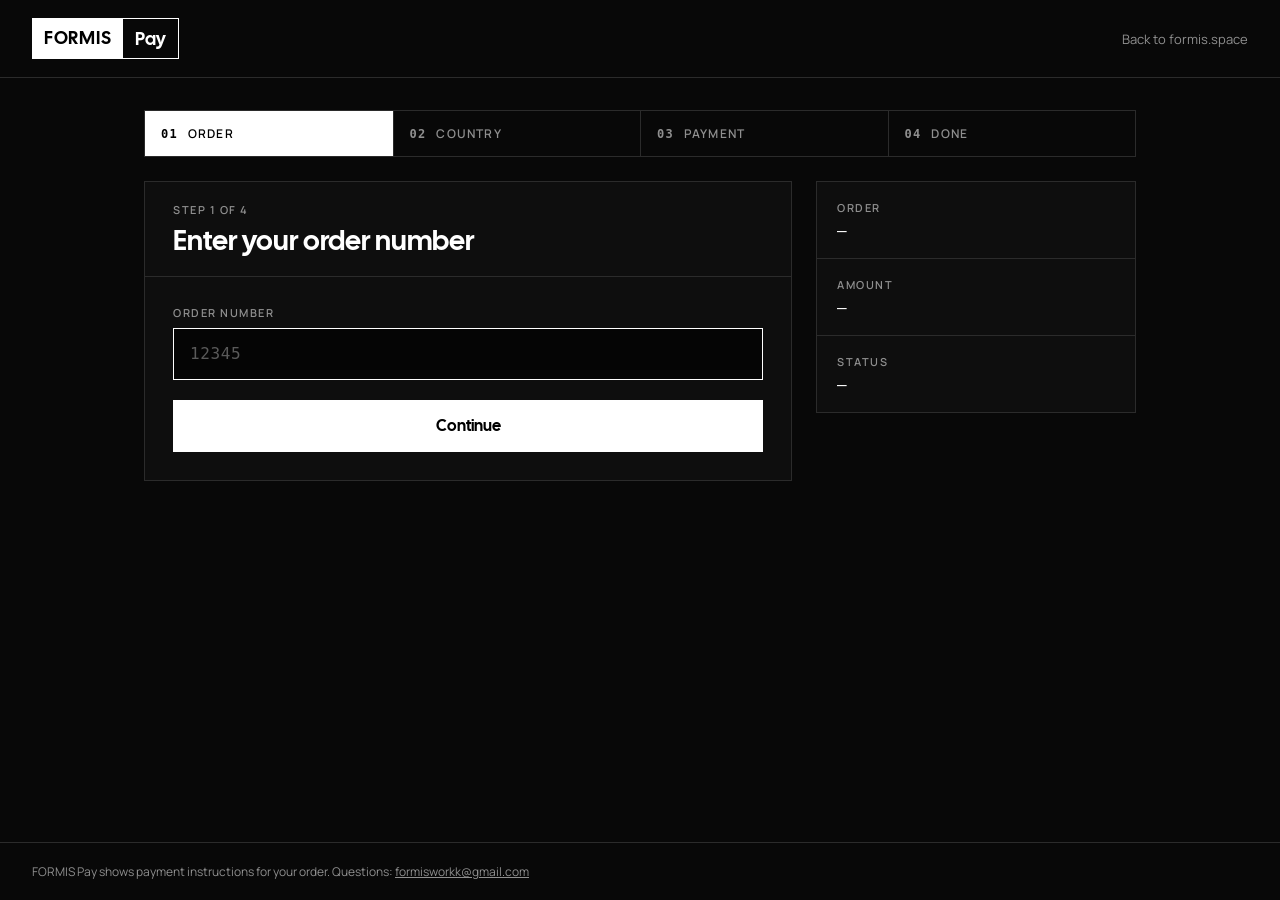
==== pay/index.html @ 59d5aebd "Add files via upload" ====
<!DOCTYPE html>
<html lang="en">
<head>
  <meta charset="UTF-8">
  <meta name="viewport" content="width=device-width, initial-scale=1">
  <meta name="robots" content="noindex">
  <meta name="theme-color" content="#080808">
  <title>FORMIS Pay</title>
  <link rel="icon" href="/favicon.png" type="image/png">
  <link rel="preconnect" href="https://fonts.googleapis.com">
  <link rel="preconnect" href="https://fonts.gstatic.com" crossorigin>
  <link href="https://fonts.googleapis.com/css2?family=Cal+Sans&family=Manrope:wght@400;500;600&display=swap" rel="stylesheet">
  <link rel="stylesheet" href="/pay/pay.css">
</head>
<body>
  <header class="top">
    <a class="brand" href="/pay/" aria-label="FORMIS Pay">
      <span class="brand__mark">FORMIS</span>
      <span class="brand__name">Pay</span>
    </a>
    <a class="top__back" href="/">Back to formis.space</a>
  </header>

  <main class="shell">
    <ol class="steps" id="steps" aria-label="Progress">
      <li><span>01</span>Order</li>
      <li><span>02</span>Country</li>
      <li><span>03</span>Payment</li>
      <li><span>04</span>Done</li>
    </ol>

    <div class="layout">
      <section class="panel" id="panel" aria-live="polite"></section>
      <aside class="summary" id="summary" aria-label="Order summary"></aside>
    </div>
  </main>

  <footer class="foot">
    <span>FORMIS Pay shows payment instructions for your order. Questions: <a href="mailto:formisworkk@gmail.com">formisworkk@gmail.com</a></span>
  </footer>

  <script src="/pay/pay.js"></script>
</body>
</html>
---- pay/pay.css ----
:root {
  --bg: #080808;
  --panel: #0e0e0e;
  --field: #050505;
  --line: #2b2b2b;
  --line-strong: #4d4d4d;
  --text: #ffffff;
  --muted: #8f8f8f;
  --ok: #6fdc8c;
  --warn: #f0b35a;
  --error: #ff8f8f;
  --display: "Cal Sans", "Manrope", system-ui, sans-serif;
  --body: "Manrope", system-ui, sans-serif;
  --mono: ui-monospace, "SF Mono", Menlo, Consolas, monospace;
}

*,
*::before,
*::after {
  box-sizing: border-box;
  margin: 0;
  border-radius: 0;
}

body {
  display: flex;
  flex-direction: column;
  min-height: 100vh;
  min-height: 100dvh;
  background: var(--bg);
  color: var(--text);
  font-family: var(--body);
  -webkit-font-smoothing: antialiased;
}

a {
  color: inherit;
}

button,
input {
  font: inherit;
  color: inherit;
}

button {
  cursor: pointer;
}

:focus-visible {
  outline: 2px solid var(--text);
  outline-offset: 2px;
}

.top {
  display: flex;
  align-items: center;
  justify-content: space-between;
  gap: 16px;
  padding: 18px 32px;
  border-bottom: 1px solid var(--line);
}

.brand {
  display: flex;
  align-items: stretch;
  text-decoration: none;
}

.brand__mark {
  padding: 8px 12px;
  background: var(--text);
  color: #000;
  font-family: var(--display);
  font-size: 18px;
  letter-spacing: 0.04em;
}

.brand__name {
  padding: 8px 12px;
  border: 1px solid var(--text);
  border-left: 0;
  font-family: var(--display);
  font-size: 18px;
}

.top__back {
  font-size: 13px;
  color: var(--muted);
  text-decoration: none;
  transition: color 0.2s;
}

.top__back:hover {
  color: var(--text);
}

.shell {
  flex: 1;
  width: 100%;
  max-width: 1040px;
  margin: 0 auto;
  padding: 32px 24px 48px;
}

.steps {
  display: grid;
  grid-template-columns: repeat(4, 1fr);
  margin-bottom: 24px;
  border: 1px solid var(--line);
  list-style: none;
  padding: 0;
}

.steps li {
  display: flex;
  align-items: center;
  gap: 10px;
  padding: 14px 16px;
  font-size: 12px;
  font-weight: 600;
  letter-spacing: 0.1em;
  text-transform: uppercase;
  color: var(--muted);
}

.steps li + li {
  border-left: 1px solid var(--line);
}

.steps li span {
  font-family: var(--mono);
  font-size: 12px;
}

.steps li.is-done {
  color: var(--text);
}

.steps li.is-active {
  background: var(--text);
  color: #000;
}

.layout {
  display: grid;
  grid-template-columns: 1fr 320px;
  gap: 24px;
  align-items: start;
}

.panel,
.summary {
  border: 1px solid var(--line);
  background: var(--panel);
}

.panel__head {
  padding: 20px 28px;
  border-bottom: 1px solid var(--line);
}

.label {
  font-size: 11px;
  font-weight: 600;
  letter-spacing: 0.14em;
  text-transform: uppercase;
  color: var(--muted);
}

.panel__title {
  margin-top: 8px;
  font-family: var(--display);
  font-size: 28px;
  font-weight: 400;
  line-height: 1.1;
}

.panel__body {
  display: grid;
  gap: 20px;
  padding: 28px;
}

.field {
  display: grid;
  gap: 8px;
}

.input {
  width: 100%;
  height: 52px;
  padding: 0 16px;
  border: 1px solid var(--line-strong);
  background: var(--field);
  font-family: var(--mono);
  font-size: 16px;
  letter-spacing: 0.04em;
}

.input:focus {
  outline: none;
  border-color: var(--text);
}

.input::placeholder {
  color: #5a5a5a;
}

.btn {
  display: inline-flex;
  align-items: center;
  justify-content: center;
  height: 52px;
  padding: 0 28px;
  border: 1px solid var(--text);
  background: var(--text);
  color: #000;
  font-family: var(--display);
  font-size: 16px;
  text-decoration: none;
  transition: background 0.2s, color 0.2s;
}

.btn:hover:not(:disabled) {
  background: transparent;
  color: var(--text);
}

.btn:disabled {
  opacity: 0.4;
  cursor: default;
}

.btn--ghost {
  background: transparent;
  color: var(--text);
  border-color: var(--line-strong);
}

.btn--ghost:hover:not(:disabled) {
  border-color: var(--text);
}

.actions {
  display: flex;
  flex-wrap: wrap;
  gap: 12px;
}

.countries {
  max-height: 340px;
  overflow-y: auto;
  border: 1px solid var(--line);
  scrollbar-width: thin;
  scrollbar-color: var(--line-strong) transparent;
}

.countries button {
  display: flex;
  align-items: center;
  justify-content: space-between;
  width: 100%;
  padding: 14px 16px;
  border: 0;
  border-bottom: 1px solid var(--line);
  background: none;
  text-align: left;
  font-size: 15px;
  transition: background 0.15s;
}

.countries button:last-child {
  border-bottom: 0;
}

.countries button:hover {
  background: #181818;
}

.countries button[aria-pressed="true"] {
  background: var(--text);
  color: #000;
}

.countries code {
  font-family: var(--mono);
  font-size: 12px;
  opacity: 0.6;
}

.tabs {
  display: flex;
  flex-wrap: wrap;
  border: 1px solid var(--line);
}

.tabs button {
  flex: 1;
  min-width: 120px;
  padding: 14px 16px;
  border: 0;
  background: none;
  font-weight: 600;
  font-size: 14px;
  color: var(--muted);
}

.tabs button + button {
  border-left: 1px solid var(--line);
}

.tabs button[aria-selected="true"] {
  background: var(--text);
  color: #000;
}

.detail {
  display: grid;
  gap: 8px;
}

.detail__row {
  display: flex;
  border: 1px solid var(--line-strong);
}

.detail__value {
  flex: 1;
  padding: 14px 16px;
  background: var(--field);
  font-family: var(--mono);
  font-size: 16px;
  letter-spacing: 0.04em;
  overflow-wrap: anywhere;
}

.detail__copy {
  padding: 0 20px;
  border: 0;
  border-left: 1px solid var(--line-strong);
  background: none;
  font-size: 13px;
  font-weight: 600;
  letter-spacing: 0.06em;
  text-transform: uppercase;
  transition: background 0.2s, color 0.2s;
}

.detail__copy:hover {
  background: var(--text);
  color: #000;
}

.instructions {
  display: grid;
  gap: 0;
  border: 1px solid var(--line);
  list-style: none;
  padding: 0;
  counter-reset: step;
}

.instructions li {
  display: flex;
  gap: 16px;
  padding: 16px;
  line-height: 1.55;
  counter-increment: step;
}

.instructions li + li {
  border-top: 1px solid var(--line);
}

.instructions li::before {
  content: counter(step);
  flex: none;
  display: grid;
  place-items: center;
  width: 28px;
  height: 28px;
  border: 1px solid var(--line-strong);
  font-family: var(--mono);
  font-size: 13px;
}

.notice {
  padding: 14px 16px;
  border-left: 3px solid var(--text);
  background: #151515;
  font-size: 14px;
  line-height: 1.55;
  color: #cfcfcf;
}

.notice--error {
  border-left-color: var(--error);
  color: var(--error);
}

.notice--ok {
  border-left-color: var(--ok);
}

.summary dl {
  margin: 0;
}

.summary__row {
  display: grid;
  gap: 6px;
  padding: 18px 20px;
  border-bottom: 1px solid var(--line);
}

.summary__row:last-child {
  border-bottom: 0;
}

.summary dd {
  margin: 0;
  font-family: var(--mono);
  font-size: 16px;
  overflow-wrap: anywhere;
}

.summary__amount {
  font-family: var(--display);
  font-size: 30px;
  line-height: 1.1;
}

.status {
  display: inline-block;
  width: fit-content;
  padding: 4px 10px;
  border: 1px solid currentColor;
  font-family: var(--body);
  font-size: 12px;
  font-weight: 600;
  letter-spacing: 0.08em;
  text-transform: uppercase;
}

.status--paid { color: var(--ok); }
.status--unpaid { color: var(--warn); }

.foot {
  padding: 20px 32px;
  border-top: 1px solid var(--line);
  font-size: 12px;
  color: var(--muted);
}

@media (max-width: 860px) {
  .layout {
    grid-template-columns: 1fr;
  }

  .summary {
    order: -1;
  }

  .steps li {
    justify-content: center;
    padding: 12px 6px;
    font-size: 0;
  }

  .steps li span {
    font-size: 13px;
  }

  .top,
  .foot {
    padding-left: 20px;
    padding-right: 20px;
  }

  .shell {
    padding: 20px 16px 40px;
  }

  .panel__head,
  .panel__body {
    padding: 20px;
  }

  .panel__title {
    font-size: 24px;
  }
}

@media (prefers-reduced-motion: reduce) {
  * {
    transition: none !important;
  }
}
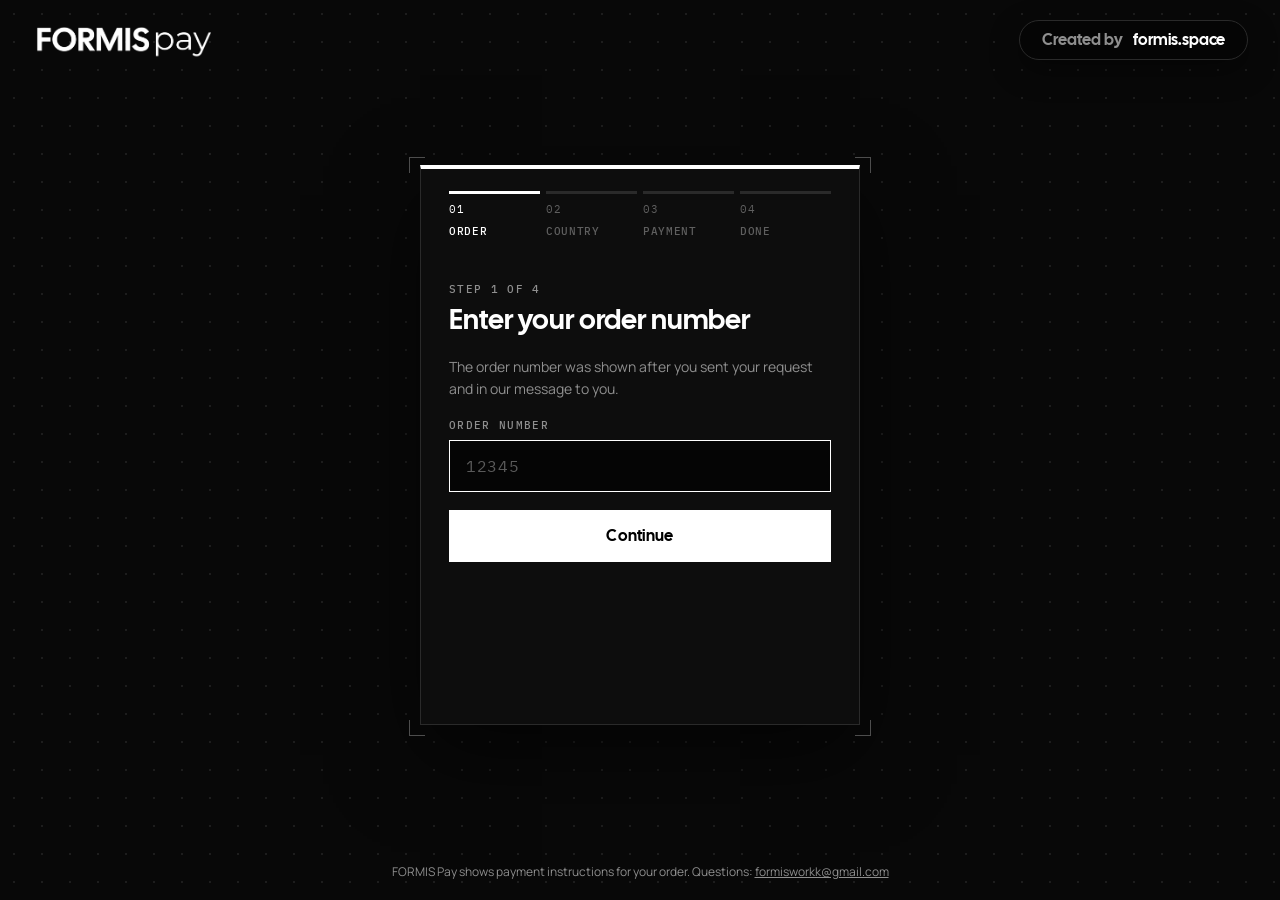
==== commit c980bc75: "Add files via upload" ====
--- a/pay/index.html
+++ b/pay/index.html
@@ -9,30 +9,31 @@
   <link rel="icon" href="/favicon.png" type="image/png">
   <link rel="preconnect" href="https://fonts.googleapis.com">
   <link rel="preconnect" href="https://fonts.gstatic.com" crossorigin>
-  <link href="https://fonts.googleapis.com/css2?family=Cal+Sans&family=Manrope:wght@400;500;600&display=swap" rel="stylesheet">
+  <link href="https://fonts.googleapis.com/css2?family=Cal+Sans&family=IBM+Plex+Mono:wght@400;500;600&family=Manrope:wght@400;500;600&display=swap" rel="stylesheet">
   <link rel="stylesheet" href="/pay/pay.css">
 </head>
 <body>
   <header class="top">
     <a class="brand" href="/pay/" aria-label="FORMIS Pay">
-      <span class="brand__mark">FORMIS</span>
-      <span class="brand__name">Pay</span>
+      <img src="/pay/logo.png" alt="FORMIS Pay" height="40">
     </a>
-    <a class="top__back" href="/">Back to formis.space</a>
+    <a class="badge" href="/" aria-label="Created by FORMIS, formis.space">
+      <span class="badge__by">Created by</span>
+      <span>formis.space</span>
+    </a>
   </header>
 
-  <main class="shell">
-    <ol class="steps" id="steps" aria-label="Progress">
-      <li><span>01</span>Order</li>
-      <li><span>02</span>Country</li>
-      <li><span>03</span>Payment</li>
-      <li><span>04</span>Done</li>
-    </ol>
-
-    <div class="layout">
+  <main class="stage">
+    <article class="card">
+      <ol class="steps" id="steps" aria-label="Progress">
+        <li><span>01</span><b>Order</b></li>
+        <li><span>02</span><b>Country</b></li>
+        <li><span>03</span><b>Payment</b></li>
+        <li><span>04</span><b>Done</b></li>
+      </ol>
+      <div class="summary" id="summary" aria-label="Order summary"></div>
       <section class="panel" id="panel" aria-live="polite"></section>
-      <aside class="summary" id="summary" aria-label="Order summary"></aside>
-    </div>
+    </article>
   </main>
 
   <footer class="foot">
--- a/pay/pay.css
+++ b/pay/pay.css
@@ -1,8 +1,8 @@
 :root {
   --bg: #080808;
-  --panel: #0e0e0e;
+  --card: #0d0d0d;
   --field: #050505;
-  --line: #2b2b2b;
+  --line: #2a2a2a;
   --line-strong: #4d4d4d;
   --text: #ffffff;
   --muted: #8f8f8f;
@@ -11,7 +11,7 @@
   --error: #ff8f8f;
   --display: "Cal Sans", "Manrope", system-ui, sans-serif;
   --body: "Manrope", system-ui, sans-serif;
-  --mono: ui-monospace, "SF Mono", Menlo, Consolas, monospace;
+  --mono: "IBM Plex Mono", ui-monospace, "SF Mono", Menlo, Consolas, monospace;
 }
 
 *,
@@ -19,7 +19,6 @@
 *::after {
   box-sizing: border-box;
   margin: 0;
-  border-radius: 0;
 }
 
 body {
@@ -27,7 +26,7 @@
   flex-direction: column;
   min-height: 100vh;
   min-height: 100dvh;
-  background: var(--bg);
+  background: radial-gradient(circle, #1d1d1d 1px, transparent 1px) 0 0 / 28px 28px, var(--bg);
   color: var(--text);
   font-family: var(--body);
   -webkit-font-smoothing: antialiased;
@@ -39,6 +38,7 @@
 
 button,
 input {
+  border-radius: 0;
   font: inherit;
   color: inherit;
 }
@@ -57,113 +57,182 @@
   align-items: center;
   justify-content: space-between;
   gap: 16px;
-  padding: 18px 32px;
-  border-bottom: 1px solid var(--line);
+  padding: 20px 32px;
 }
 
 .brand {
   display: flex;
-  align-items: stretch;
+  align-items: center;
   text-decoration: none;
 }
 
-.brand__mark {
-  padding: 8px 12px;
-  background: var(--text);
-  color: #000;
+.brand img {
+  display: block;
+  height: 40px;
+  width: auto;
+}
+
+.brand__text {
   font-family: var(--display);
-  font-size: 18px;
-  letter-spacing: 0.04em;
-}
-
-.brand__name {
-  padding: 8px 12px;
-  border: 1px solid var(--text);
-  border-left: 0;
-  font-family: var(--display);
-  font-size: 18px;
-}
-
-.top__back {
-  font-size: 13px;
-  color: var(--muted);
-  text-decoration: none;
-  transition: color 0.2s;
-}
-
-.top__back:hover {
-  color: var(--text);
-}
-
-.shell {
-  flex: 1;
-  width: 100%;
-  max-width: 1040px;
-  margin: 0 auto;
-  padding: 32px 24px 48px;
-}
-
-.steps {
-  display: grid;
-  grid-template-columns: repeat(4, 1fr);
-  margin-bottom: 24px;
-  border: 1px solid var(--line);
-  list-style: none;
-  padding: 0;
-}
-
-.steps li {
+  font-size: 22px;
+}
+
+.badge {
   display: flex;
   align-items: center;
   gap: 10px;
-  padding: 14px 16px;
-  font-size: 12px;
-  font-weight: 600;
-  letter-spacing: 0.1em;
+  padding: 11px 22px;
+  border: 1px solid var(--line);
+  border-radius: 999px;
+  background: #050505;
+  box-shadow: 0 10px 30px rgba(0, 0, 0, 0.4);
+  font: 400 16px/1 var(--display);
+  text-decoration: none;
+  white-space: nowrap;
+  transition: transform 0.3s cubic-bezier(0.2, 0.7, 0.2, 1), border-color 0.3s;
+}
+
+.badge:hover {
+  transform: translateY(-2px);
+  border-color: #5a5a5a;
+}
+
+.badge__by {
+  color: var(--muted);
+}
+
+.stage {
+  flex: 1;
+  display: flex;
+  align-items: center;
+  justify-content: center;
+  padding: 20px 16px 6vh;
+}
+
+.card {
+  --c: var(--line-strong);
+  position: relative;
+  display: flex;
+  flex-direction: column;
+  width: min(100%, 440px);
+  min-height: 560px;
+  border: 1px solid var(--line);
+  border-top: 4px solid var(--text);
+  background: var(--card);
+  box-shadow: 0 30px 80px rgba(0, 0, 0, 0.55);
+}
+
+.card::before {
+  content: "";
+  position: absolute;
+  inset: -12px;
+  pointer-events: none;
+  background:
+    linear-gradient(var(--c), var(--c)) top left / 16px 1px no-repeat,
+    linear-gradient(var(--c), var(--c)) top left / 1px 16px no-repeat,
+    linear-gradient(var(--c), var(--c)) top right / 16px 1px no-repeat,
+    linear-gradient(var(--c), var(--c)) top right / 1px 16px no-repeat,
+    linear-gradient(var(--c), var(--c)) bottom left / 16px 1px no-repeat,
+    linear-gradient(var(--c), var(--c)) bottom left / 1px 16px no-repeat,
+    linear-gradient(var(--c), var(--c)) bottom right / 16px 1px no-repeat,
+    linear-gradient(var(--c), var(--c)) bottom right / 1px 16px no-repeat;
+}
+
+.steps {
+  display: grid;
+  grid-template-columns: repeat(4, 1fr);
+  gap: 6px;
+  margin: 0;
+  padding: 22px 28px 18px;
+  list-style: none;
+}
+
+.steps li {
+  display: grid;
+  gap: 8px;
+  font-family: var(--mono);
+  font-size: 11px;
+  letter-spacing: 0.06em;
   text-transform: uppercase;
-  color: var(--muted);
-}
-
-.steps li + li {
-  border-left: 1px solid var(--line);
+  color: #5f5f5f;
+  white-space: nowrap;
+}
+
+.steps li::before {
+  content: "";
+  height: 3px;
+  background: var(--line);
+  transition: background 0.3s;
+}
+
+.steps li b {
+  font-weight: 500;
 }
 
 .steps li span {
-  font-family: var(--mono);
-  font-size: 12px;
-}
-
-.steps li.is-done {
+  margin-right: 6px;
+}
+
+.steps li.is-done,
+.steps li.is-active {
   color: var(--text);
 }
 
-.steps li.is-active {
+.steps li.is-done::before,
+.steps li.is-active::before {
   background: var(--text);
-  color: #000;
-}
-
-.layout {
-  display: grid;
-  grid-template-columns: 1fr 320px;
-  gap: 24px;
-  align-items: start;
-}
-
-.panel,
+}
+
 .summary {
-  border: 1px solid var(--line);
-  background: var(--panel);
+  margin: 0 28px;
+  border-top: 1px solid var(--line);
+}
+
+.summary:empty {
+  display: none;
+}
+
+.summary dl {
+  margin: 0;
+}
+
+.summary__row {
+  display: flex;
+  align-items: baseline;
+  justify-content: space-between;
+  gap: 16px;
+  padding: 12px 0;
+  border-bottom: 1px dashed var(--line);
+}
+
+.summary dd {
+  margin: 0;
+  font-family: var(--mono);
+  font-size: 14px;
+  text-align: right;
+  overflow-wrap: anywhere;
+}
+
+.summary__amount {
+  font-family: var(--display);
+  font-size: 22px;
+}
+
+.panel {
+  flex: 1;
+  display: flex;
+  flex-direction: column;
 }
 
 .panel__head {
-  padding: 20px 28px;
-  border-bottom: 1px solid var(--line);
+  padding: 26px 28px 0;
 }
 
 .label {
+  font-family: var(--mono);
   font-size: 11px;
-  font-weight: 600;
-  letter-spacing: 0.14em;
+  font-weight: 500;
+  letter-spacing: 0.12em;
   text-transform: uppercase;
   color: var(--muted);
 }
@@ -177,14 +246,22 @@
 }
 
 .panel__body {
-  display: grid;
-  gap: 20px;
-  padding: 28px;
+  flex: 1;
+  display: grid;
+  align-content: start;
+  gap: 18px;
+  padding: 22px 28px 30px;
 }
 
 .field {
   display: grid;
   gap: 8px;
+}
+
+.hint {
+  font-size: 14px;
+  line-height: 1.55;
+  color: var(--muted);
 }
 
 .input {
@@ -192,6 +269,7 @@
   height: 52px;
   padding: 0 16px;
   border: 1px solid var(--line-strong);
+  border-radius: 0;
   background: var(--field);
   font-family: var(--mono);
   font-size: 16px;
@@ -212,12 +290,13 @@
   align-items: center;
   justify-content: center;
   height: 52px;
-  padding: 0 28px;
+  padding: 0 24px;
   border: 1px solid var(--text);
   background: var(--text);
   color: #000;
   font-family: var(--display);
   font-size: 16px;
+  letter-spacing: 0.02em;
   text-decoration: none;
   transition: background 0.2s, color 0.2s;
 }
@@ -243,13 +322,12 @@
 }
 
 .actions {
-  display: flex;
-  flex-wrap: wrap;
-  gap: 12px;
+  display: grid;
+  gap: 10px;
 }
 
 .countries {
-  max-height: 340px;
+  max-height: 300px;
   overflow-y: auto;
   border: 1px solid var(--line);
   scrollbar-width: thin;
@@ -261,7 +339,7 @@
   align-items: center;
   justify-content: space-between;
   width: 100%;
-  padding: 14px 16px;
+  padding: 13px 16px;
   border: 0;
   border-bottom: 1px solid var(--line);
   background: none;
@@ -291,18 +369,16 @@
 
 .tabs {
   display: flex;
-  flex-wrap: wrap;
   border: 1px solid var(--line);
 }
 
 .tabs button {
   flex: 1;
-  min-width: 120px;
-  padding: 14px 16px;
+  padding: 12px 10px;
   border: 0;
   background: none;
+  font-size: 13px;
   font-weight: 600;
-  font-size: 14px;
   color: var(--muted);
 }
 
@@ -327,22 +403,23 @@
 
 .detail__value {
   flex: 1;
-  padding: 14px 16px;
+  padding: 13px 14px;
   background: var(--field);
   font-family: var(--mono);
-  font-size: 16px;
-  letter-spacing: 0.04em;
+  font-size: 15px;
+  letter-spacing: 0.03em;
   overflow-wrap: anywhere;
 }
 
 .detail__copy {
-  padding: 0 20px;
+  padding: 0 16px;
   border: 0;
   border-left: 1px solid var(--line-strong);
   background: none;
-  font-size: 13px;
+  font-family: var(--mono);
+  font-size: 11px;
   font-weight: 600;
-  letter-spacing: 0.06em;
+  letter-spacing: 0.1em;
   text-transform: uppercase;
   transition: background 0.2s, color 0.2s;
 }
@@ -352,25 +429,39 @@
   color: #000;
 }
 
+.guide {
+  display: grid;
+  gap: 12px;
+}
+
+.instructions__title {
+  margin-top: 8px;
+  font-family: var(--display);
+  font-size: 18px;
+  font-weight: 400;
+  line-height: 1.25;
+}
+
 .instructions {
   display: grid;
-  gap: 0;
+  margin: 0;
+  padding: 0;
   border: 1px solid var(--line);
   list-style: none;
-  padding: 0;
   counter-reset: step;
 }
 
 .instructions li {
   display: flex;
-  gap: 16px;
-  padding: 16px;
+  gap: 14px;
+  padding: 14px;
+  font-size: 14px;
   line-height: 1.55;
   counter-increment: step;
 }
 
 .instructions li + li {
-  border-top: 1px solid var(--line);
+  border-top: 1px dashed var(--line);
 }
 
 .instructions li::before {
@@ -378,15 +469,15 @@
   flex: none;
   display: grid;
   place-items: center;
-  width: 28px;
-  height: 28px;
+  width: 26px;
+  height: 26px;
   border: 1px solid var(--line-strong);
   font-family: var(--mono);
-  font-size: 13px;
+  font-size: 12px;
 }
 
 .notice {
-  padding: 14px 16px;
+  padding: 13px 14px;
   border-left: 3px solid var(--text);
   background: #151515;
   font-size: 14px;
@@ -403,42 +494,13 @@
   border-left-color: var(--ok);
 }
 
-.summary dl {
-  margin: 0;
-}
-
-.summary__row {
-  display: grid;
-  gap: 6px;
-  padding: 18px 20px;
-  border-bottom: 1px solid var(--line);
-}
-
-.summary__row:last-child {
-  border-bottom: 0;
-}
-
-.summary dd {
-  margin: 0;
-  font-family: var(--mono);
-  font-size: 16px;
-  overflow-wrap: anywhere;
-}
-
-.summary__amount {
-  font-family: var(--display);
-  font-size: 30px;
-  line-height: 1.1;
-}
-
 .status {
   display: inline-block;
-  width: fit-content;
-  padding: 4px 10px;
+  padding: 3px 8px;
   border: 1px solid currentColor;
-  font-family: var(--body);
-  font-size: 12px;
-  font-weight: 600;
+  font-family: var(--mono);
+  font-size: 11px;
+  font-weight: 500;
   letter-spacing: 0.08em;
   text-transform: uppercase;
 }
@@ -448,47 +510,74 @@
 
 .foot {
   padding: 20px 32px;
-  border-top: 1px solid var(--line);
+  text-align: center;
   font-size: 12px;
   color: var(--muted);
 }
 
-@media (max-width: 860px) {
-  .layout {
-    grid-template-columns: 1fr;
-  }
-
-  .summary {
-    order: -1;
-  }
-
-  .steps li {
-    justify-content: center;
-    padding: 12px 6px;
-    font-size: 0;
-  }
-
-  .steps li span {
-    font-size: 13px;
-  }
-
+@media (max-width: 520px) {
   .top,
   .foot {
-    padding-left: 20px;
-    padding-right: 20px;
-  }
-
-  .shell {
-    padding: 20px 16px 40px;
-  }
-
-  .panel__head,
+    padding-left: 18px;
+    padding-right: 18px;
+  }
+
+  .top {
+    padding-top: 16px;
+    padding-bottom: 4px;
+  }
+
+  .badge {
+    padding: 10px 18px;
+    font-size: 15px;
+  }
+
+  .badge__by {
+    display: none;
+  }
+
+  .stage {
+    padding: 20px 14px 4vh;
+  }
+
+  .card {
+    min-height: 560px;
+  }
+
+  .steps {
+    padding: 18px 20px 14px;
+  }
+
+  .steps li b {
+    display: none;
+  }
+
+  .steps li.is-active b {
+    display: inline;
+  }
+
+  .steps li.is-active {
+    grid-column: span 2;
+  }
+
+  .steps {
+    grid-template-columns: repeat(4, 1fr);
+  }
+
+  .summary {
+    margin: 0 20px;
+  }
+
+  .panel__head {
+    padding: 22px 20px 0;
+  }
+
   .panel__body {
-    padding: 20px;
+    padding: 18px 20px 26px;
   }
 
   .panel__title {
-    font-size: 24px;
+    font-size: 25px;
   }
 }
 
